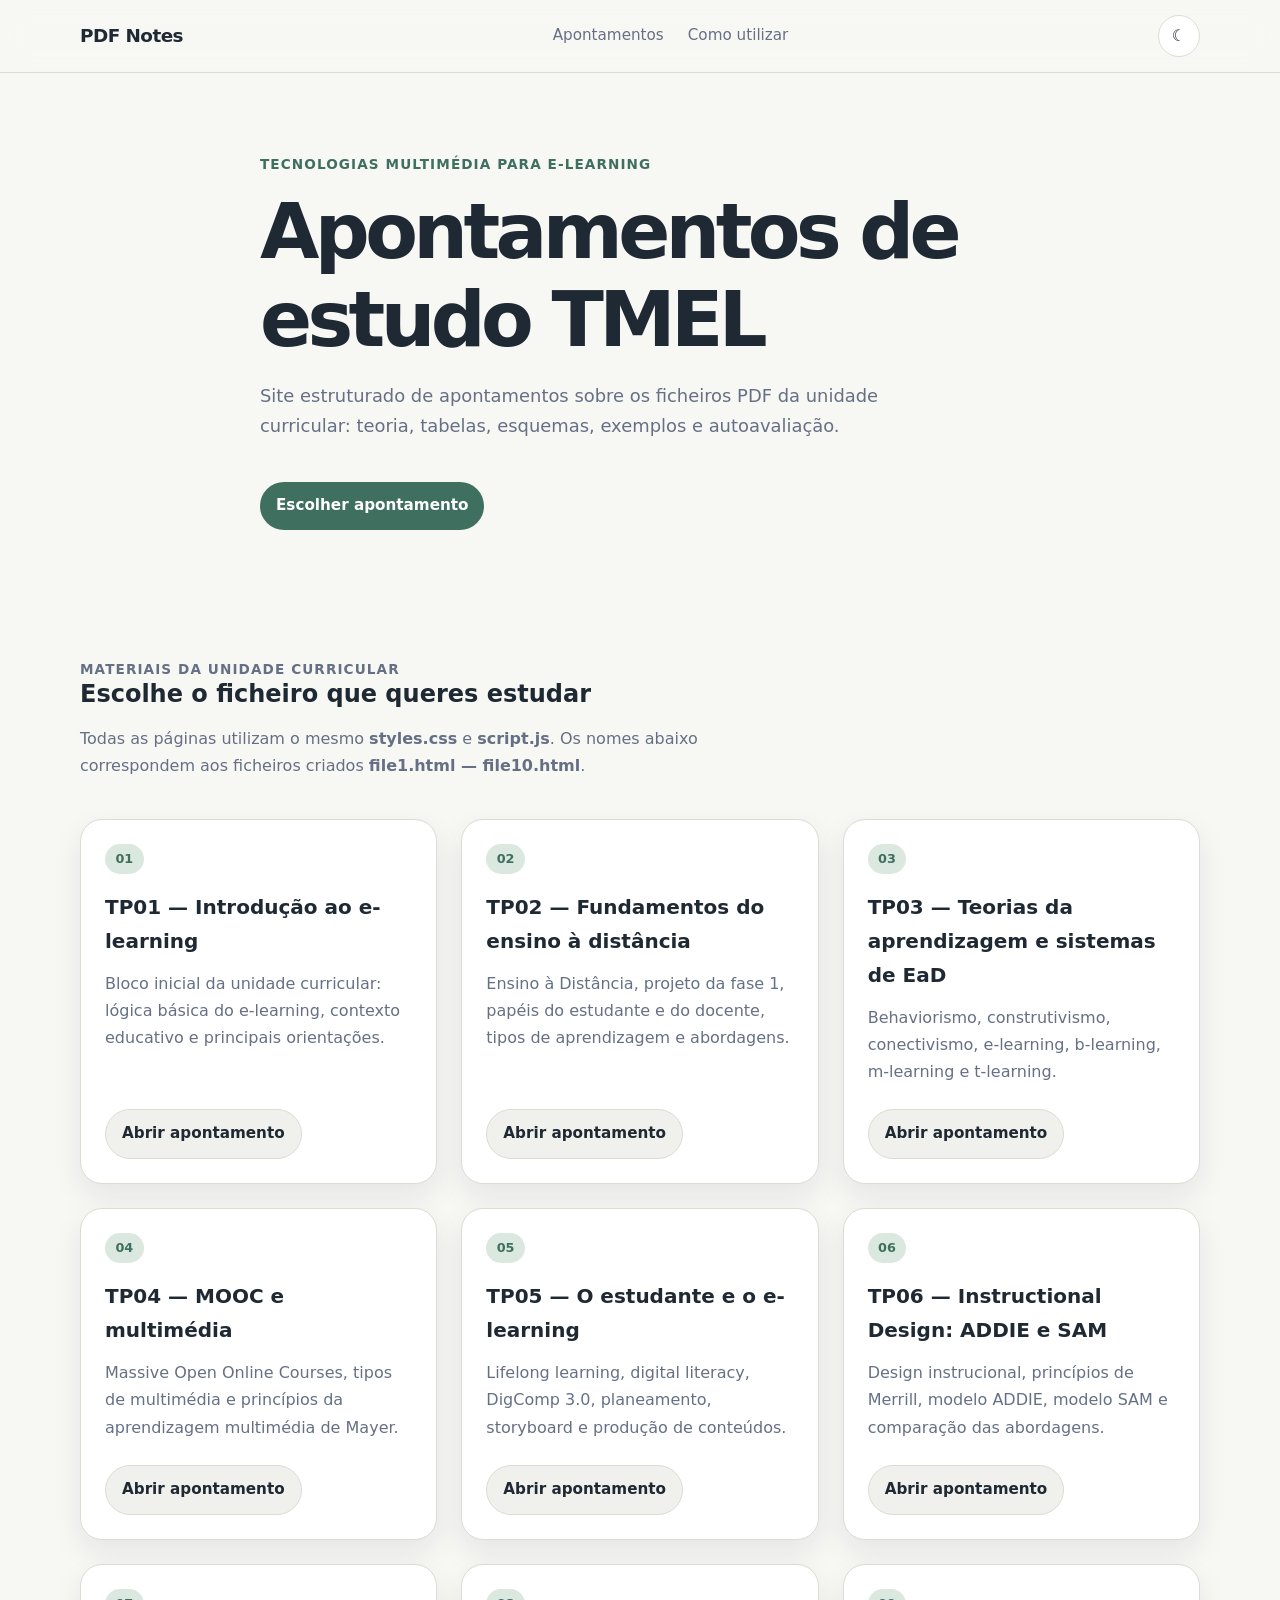
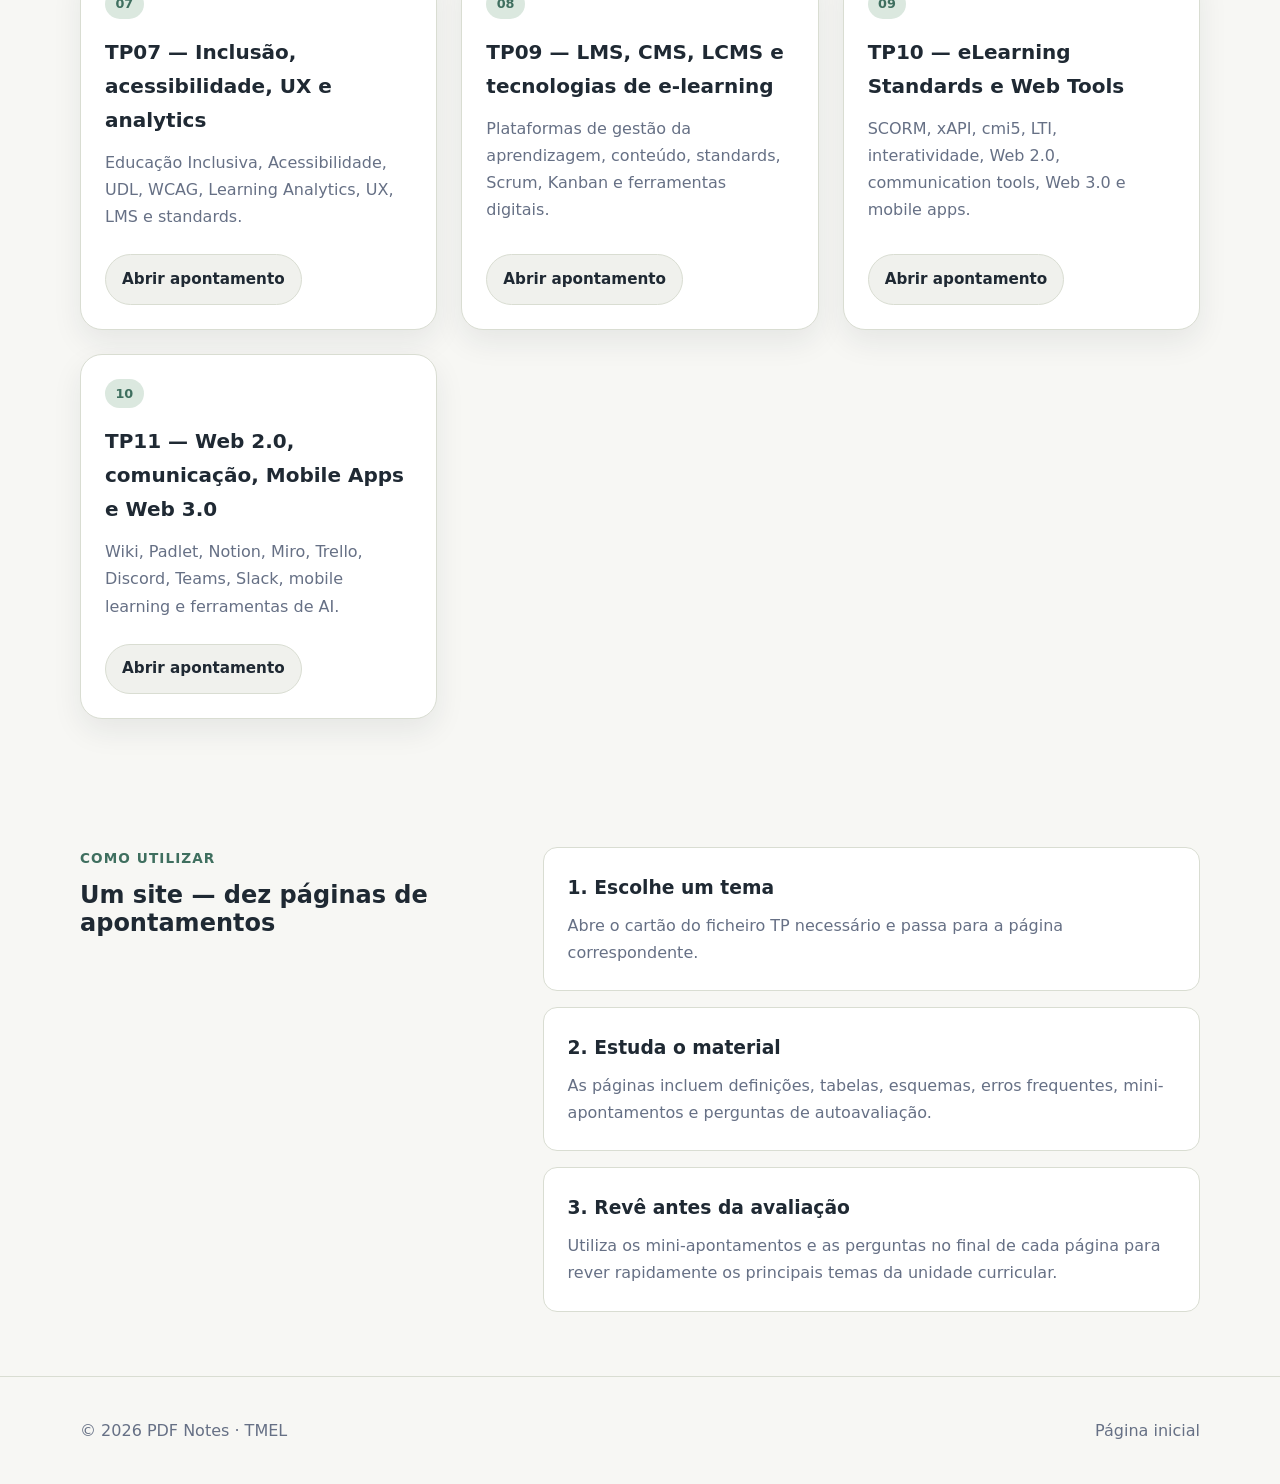
==== index.html @ 6d7a8661 "Add files via upload" ====
<!-- index.html -->
<!DOCTYPE html>
<html lang="pt-PT">
<head>
  <meta charset="UTF-8" />
  <meta name="viewport" content="width=device-width, initial-scale=1.0" />
  <title>TMEL — Apontamentos de estudo</title>
  <link rel="stylesheet" href="styles.css" />
  <script src="script.js" defer></script>
</head>

<body>
  <header class="site-header">
    <div class="container header-content">
      <a href="index.html" class="logo">PDF Notes</a>

      <nav class="main-nav" aria-label="Navegação principal">
        <a href="#files">Apontamentos</a>
        <a href="#about">Como utilizar</a>
      </nav>

      <button class="theme-toggle" type="button" aria-label="Alternar tema">
        <span class="theme-toggle__icon">☾</span>
      </button>
    </div>
  </header>

  <main>
    <section class="hero section reveal">
      <div class="container hero-content">
        <p class="eyebrow">Tecnologias Multimédia para E-Learning</p>
        <h1>Apontamentos de estudo TMEL</h1>
        <p class="hero-text">
          Site estruturado de apontamentos sobre os ficheiros PDF da unidade curricular: teoria, tabelas,
          esquemas, exemplos e autoavaliação.
        </p>
        <a href="#files" class="button button-primary">Escolher apontamento</a>
      </div>
    </section>

    <section id="files" class="section files reveal">
      <div class="container">
        <div class="section-header">
          <p class="eyebrow">Materiais da unidade curricular</p>
          <h2>Escolhe o ficheiro que queres estudar</h2>
          <p>
            Todas as páginas utilizam o mesmo <strong>styles.css</strong> e <strong>script.js</strong>.
            Os nomes abaixo correspondem aos ficheiros criados <strong>file1.html — file10.html</strong>.
          </p>
        </div>

        <div class="cards-grid">
          <article class="file-card">
            <span class="file-card__number">01</span>
            <h3>TP01 — Introdução ao e-learning</h3>
            <p>Bloco inicial da unidade curricular: lógica básica do e-learning, contexto educativo e principais orientações.</p>
            <a href="file1.html" class="button button-secondary">Abrir apontamento</a>
          </article>

          <article class="file-card">
            <span class="file-card__number">02</span>
            <h3>TP02 — Fundamentos do ensino à distância</h3>
            <p>Ensino à Distância, projeto da fase 1, papéis do estudante e do docente, tipos de aprendizagem e abordagens.</p>
            <a href="file2.html" class="button button-secondary">Abrir apontamento</a>
          </article>

          <article class="file-card">
            <span class="file-card__number">03</span>
            <h3>TP03 — Teorias da aprendizagem e sistemas de EaD</h3>
            <p>Behaviorismo, construtivismo, conectivismo, e-learning, b-learning, m-learning e t-learning.</p>
            <a href="file3.html" class="button button-secondary">Abrir apontamento</a>
          </article>

          <article class="file-card">
            <span class="file-card__number">04</span>
            <h3>TP04 — MOOC e multimédia</h3>
            <p>Massive Open Online Courses, tipos de multimédia e princípios da aprendizagem multimédia de Mayer.</p>
            <a href="file4.html" class="button button-secondary">Abrir apontamento</a>
          </article>

          <article class="file-card">
            <span class="file-card__number">05</span>
            <h3>TP05 — O estudante e o e-learning</h3>
            <p>Lifelong learning, digital literacy, DigComp 3.0, planeamento, storyboard e produção de conteúdos.</p>
            <a href="file5.html" class="button button-secondary">Abrir apontamento</a>
          </article>

          <article class="file-card">
            <span class="file-card__number">06</span>
            <h3>TP06 — Instructional Design: ADDIE e SAM</h3>
            <p>Design instrucional, princípios de Merrill, modelo ADDIE, modelo SAM e comparação das abordagens.</p>
            <a href="file6.html" class="button button-secondary">Abrir apontamento</a>
          </article>

          <article class="file-card">
            <span class="file-card__number">07</span>
            <h3>TP07 — Inclusão, acessibilidade, UX e analytics</h3>
            <p>Educação Inclusiva, Acessibilidade, UDL, WCAG, Learning Analytics, UX, LMS e standards.</p>
            <a href="file7.html" class="button button-secondary">Abrir apontamento</a>
          </article>

          <article class="file-card">
            <span class="file-card__number">08</span>
            <h3>TP09 — LMS, CMS, LCMS e tecnologias de e-learning</h3>
            <p>Plataformas de gestão da aprendizagem, conteúdo, standards, Scrum, Kanban e ferramentas digitais.</p>
            <a href="file8.html" class="button button-secondary">Abrir apontamento</a>
          </article>

          <article class="file-card">
            <span class="file-card__number">09</span>
            <h3>TP10 — eLearning Standards e Web Tools</h3>
            <p>SCORM, xAPI, cmi5, LTI, interatividade, Web 2.0, communication tools, Web 3.0 e mobile apps.</p>
            <a href="file9.html" class="button button-secondary">Abrir apontamento</a>
          </article>

          <article class="file-card">
            <span class="file-card__number">10</span>
            <h3>TP11 — Web 2.0, comunicação, Mobile Apps e Web 3.0</h3>
            <p>Wiki, Padlet, Notion, Miro, Trello, Discord, Teams, Slack, mobile learning e ferramentas de AI.</p>
            <a href="file10.html" class="button button-secondary">Abrir apontamento</a>
          </article>
        </div>
      </div>
    </section>

    <section id="about" class="section about reveal">
      <div class="container about-content">
        <div>
          <p class="eyebrow">Como utilizar</p>
          <h2>Um site — dez páginas de apontamentos</h2>
        </div>
      
        <div class="about-list">
          <div class="about-item">
            <h3>1. Escolhe um tema</h3>
            <p>Abre o cartão do ficheiro TP necessário e passa para a página correspondente.</p>
          </div>
        
          <div class="about-item">
            <h3>2. Estuda o material</h3>
            <p>As páginas incluem definições, tabelas, esquemas, erros frequentes, mini-apontamentos e perguntas de autoavaliação.</p>
          </div>
        
          <div class="about-item">
            <h3>3. Revê antes da avaliação</h3>
            <p>Utiliza os mini-apontamentos e as perguntas no final de cada página para rever rapidamente os principais temas da unidade curricular.</p>
          </div>
        </div>
      </div>
    </section>
  </main>

  <footer class="site-footer">
    <div class="container footer-content">
      <p>© 2026 PDF Notes · TMEL</p>
      <a href="index.html">Página inicial</a>
    </div>
  </footer>
</body>
</html>
---- styles.css ----
/* styles.css */

/* ================================
   1. Базовые переменные
================================ */

:root {
  --color-bg: #f7f7f4;
  --color-surface: #ffffff;
  --color-surface-soft: #f0f1ed;
  --color-text: #1f2933;
  --color-muted: #667085;
  --color-border: #d9ddd2;
  --color-primary: #3f6f5f;
  --color-primary-hover: #345d50;
  --color-accent: #dbe8df;

  --font-main: system-ui, -apple-system, BlinkMacSystemFont, "Segoe UI", sans-serif;

  --container-width: 1120px;
  --radius-md: 14px;
  --radius-lg: 22px;

  --shadow-soft: 0 12px 30px rgba(31, 41, 51, 0.08);

  --space-xs: 0.5rem;
  --space-sm: 0.75rem;
  --space-md: 1rem;
  --space-lg: 1.5rem;
  --space-xl: 2.5rem;
  --space-2xl: 4rem;
}

[data-theme="dark"] {
  --color-bg: #111513;
  --color-surface: #181d1a;
  --color-surface-soft: #202722;
  --color-text: #eef2ee;
  --color-muted: #a6b0aa;
  --color-border: #303a34;
  --color-primary: #8bbca9;
  --color-primary-hover: #a4d2c0;
  --color-accent: #26372f;

  --shadow-soft: 0 12px 30px rgba(0, 0, 0, 0.28);
}

/* ================================
   2. Reset и общая база
================================ */

* {
  box-sizing: border-box;
}

html {
  scroll-behavior: smooth;
}

body {
  margin: 0;
  font-family: var(--font-main);
  background: var(--color-bg);
  color: var(--color-text);
  line-height: 1.7;
  font-size: 16px;
}

a {
  color: inherit;
  text-decoration: none;
}

img {
  max-width: 100%;
  display: block;
}

button {
  font: inherit;
}

.container {
  width: min(100% - 2rem, var(--container-width));
  margin-inline: auto;
}

.section {
  padding: var(--space-2xl) 0;
}

.section-header {
  max-width: 720px;
  margin-bottom: var(--space-xl);
}

.section-header h2,
.hero h1,
.about h2 {
  margin: 0 0 var(--space-md);
  line-height: 1.15;
}

.section-header p,
.hero-text,
.about-item p {
  color: var(--color-muted);
  margin: 0;
}

.eyebrow {
  margin: 0 0 var(--space-sm);
  color: var(--color-primary);
  font-weight: 700;
  font-size: 0.85rem;
  letter-spacing: 0.08em;
  text-transform: uppercase;
}

/* ================================
   3. Header
================================ */

.site-header {
  position: sticky;
  top: 0;
  z-index: 50;
  background: color-mix(in srgb, var(--color-bg) 88%, transparent);
  backdrop-filter: blur(14px);
  border-bottom: 1px solid var(--color-border);
}

.header-content {
  min-height: 72px;
  display: flex;
  align-items: center;
  justify-content: space-between;
  gap: var(--space-lg);
}

.logo {
  font-weight: 800;
  font-size: 1.15rem;
  letter-spacing: -0.03em;
}

.main-nav {
  display: flex;
  align-items: center;
  gap: var(--space-lg);
  color: var(--color-muted);
  font-size: 0.95rem;
}

.main-nav a:hover {
  color: var(--color-text);
}

.theme-toggle {
  width: 42px;
  height: 42px;
  border: 1px solid var(--color-border);
  border-radius: 999px;
  background: var(--color-surface);
  color: var(--color-text);
  cursor: pointer;
  transition: transform 0.2s ease, border-color 0.2s ease;
}

.theme-toggle:hover {
  transform: translateY(-1px);
  border-color: var(--color-primary);
}

/* ================================
   4. Hero
================================ */

.hero {
  padding-top: 5rem;
}

.hero-content {
  max-width: 760px;
}

.hero h1 {
  font-size: clamp(2.3rem, 6vw, 4.8rem);
  letter-spacing: -0.06em;
}

.hero-text {
  max-width: 640px;
  font-size: 1.12rem;
  margin-bottom: var(--space-xl);
}

/* ================================
   5. Buttons
================================ */

.button {
  display: inline-flex;
  align-items: center;
  justify-content: center;
  min-height: 44px;
  padding: 0.7rem 1rem;
  border-radius: 999px;
  font-weight: 700;
  font-size: 0.95rem;
  transition: transform 0.2s ease, background 0.2s ease, border-color 0.2s ease;
}

.button:hover {
  transform: translateY(-1px);
}

.button-primary {
  background: var(--color-primary);
  color: #ffffff;
}

.button-primary:hover {
  background: var(--color-primary-hover);
}

.button-secondary {
  border: 1px solid var(--color-border);
  background: var(--color-surface-soft);
  color: var(--color-text);
}

.button-secondary:hover {
  border-color: var(--color-primary);
}

/* ================================
   6. Карточки файлов
================================ */

.cards-grid {
  display: grid;
  grid-template-columns: repeat(3, 1fr);
  gap: var(--space-lg);
}

.file-card {
  min-height: 245px;
  padding: var(--space-lg);
  background: var(--color-surface);
  border: 1px solid var(--color-border);
  border-radius: var(--radius-lg);
  box-shadow: var(--shadow-soft);
  display: flex;
  flex-direction: column;
  align-items: flex-start;
}

.file-card__number {
  display: inline-flex;
  margin-bottom: var(--space-md);
  padding: 0.25rem 0.65rem;
  border-radius: 999px;
  background: var(--color-accent);
  color: var(--color-primary);
  font-weight: 800;
  font-size: 0.8rem;
}

.file-card h3 {
  margin: 0 0 var(--space-sm);
  font-size: 1.25rem;
}

.file-card p {
  margin: 0 0 var(--space-lg);
  color: var(--color-muted);
}

.file-card .button {
  margin-top: auto;
}

/* ================================
   7. About
================================ */

.about-content {
  display: grid;
  grid-template-columns: 0.9fr 1.4fr;
  gap: var(--space-xl);
  align-items: start;
}

.about-list {
  display: grid;
  gap: var(--space-md);
}

.about-item {
  padding: var(--space-lg);
  background: var(--color-surface);
  border: 1px solid var(--color-border);
  border-radius: var(--radius-md);
}

.about-item h3 {
  margin: 0 0 var(--space-xs);
}

/* ================================
   8. Footer
================================ */

.site-footer {
  padding: var(--space-xl) 0;
  border-top: 1px solid var(--color-border);
  color: var(--color-muted);
}

.footer-content {
  display: flex;
  justify-content: space-between;
  gap: var(--space-md);
  flex-wrap: wrap;
}

.footer-content p {
  margin: 0;
}

.footer-content a:hover {
  color: var(--color-text);
}

/* ================================
   9. Анимация появления
================================ */

.reveal {
  opacity: 0;
  transform: translateY(18px);
  transition: opacity 0.7s ease, transform 0.7s ease;
}

.reveal.is-visible {
  opacity: 1;
  transform: translateY(0);
}

/* ================================
   10. Стили для будущих страниц-конспектов
================================ */

.note-layout {
  max-width: 820px;
  margin-inline: auto;
}

.note-content {
  background: var(--color-surface);
  border: 1px solid var(--color-border);
  border-radius: var(--radius-lg);
  padding: var(--space-xl);
  box-shadow: var(--shadow-soft);
}

.note-content h1,
.note-content h2,
.note-content h3 {
  line-height: 1.25;
}

.note-content p,
.note-content li {
  color: var(--color-muted);
}

.note-content blockquote {
  margin: var(--space-lg) 0;
  padding: var(--space-md) var(--space-lg);
  border-left: 4px solid var(--color-primary);
  background: var(--color-surface-soft);
  border-radius: var(--radius-md);
}

/* ================================
   11. Адаптивность
================================ */

@media (max-width: 900px) {
  .cards-grid {
    grid-template-columns: repeat(2, 1fr);
  }

  .about-content {
    grid-template-columns: 1fr;
  }
}

@media (max-width: 640px) {
  .header-content {
    min-height: auto;
    padding: var(--space-md) 0;
    align-items: flex-start;
  }

  .main-nav {
    display: none;
  }

  .hero {
    padding-top: var(--space-2xl);
  }

  .section {
    padding: var(--space-xl) 0;
  }

  .cards-grid {
    grid-template-columns: 1fr;
  }

  .file-card {
    min-height: auto;
  }

  .note-content {
    padding: var(--space-lg);
  }
}

/* Добавь в конец styles.css */

.note-hero {
  padding-top: 5rem;
}

.note-meta-grid {
  display: grid;
  grid-template-columns: repeat(3, 1fr);
  gap: var(--space-md);
  margin-top: var(--space-xl);
}

.note-meta-card,
.info-card,
.topic-card {
  background: var(--color-surface);
  border: 1px solid var(--color-border);
  border-radius: var(--radius-md);
  padding: var(--space-lg);
}

.note-meta-card span {
  display: block;
  color: var(--color-muted);
  font-size: 0.85rem;
  margin-bottom: 0.25rem;
}

.note-meta-card strong {
  display: block;
  line-height: 1.35;
}

.callout {
  margin: var(--space-lg) 0;
  padding: var(--space-lg);
  background: var(--color-surface-soft);
  border-left: 4px solid var(--color-primary);
  border-radius: var(--radius-md);
}

.compact-list {
  display: grid;
  gap: var(--space-sm);
  margin: var(--space-lg) 0;
}

.compact-list p {
  margin: 0;
  padding: var(--space-md);
  background: var(--color-surface-soft);
  border-radius: var(--radius-md);
}

.topic-grid,
.two-column {
  display: grid;
  grid-template-columns: repeat(2, 1fr);
  gap: var(--space-lg);
  margin: var(--space-lg) 0;
}

.topic-grid {
  grid-template-columns: repeat(3, 1fr);
}

.timeline {
  display: grid;
  gap: var(--space-md);
  margin: var(--space-lg) 0;
}

.timeline-item {
  display: grid;
  grid-template-columns: 130px 1fr;
  gap: var(--space-md);
  padding: var(--space-md);
  background: var(--color-surface-soft);
  border-radius: var(--radius-md);
}

.timeline-item span {
  font-weight: 800;
  color: var(--color-primary);
}

.timeline-item p {
  margin: 0;
}

@media (max-width: 900px) {
  .note-meta-grid,
  .topic-grid,
  .two-column {
    grid-template-columns: 1fr;
  }

  .timeline-item {
    grid-template-columns: 1fr;
  }
}

/* Добавь в конец styles.css, если этих стилей еще нет */

.responsive-table {
  width: 100%;
  overflow-x: auto;
  margin: var(--space-lg) 0;
}

.study-table {
  width: 100%;
  border-collapse: collapse;
  background: var(--color-surface);
  border: 1px solid var(--color-border);
  border-radius: var(--radius-md);
  overflow: hidden;
}

.study-table th,
.study-table td {
  padding: 0.9rem 1rem;
  border-bottom: 1px solid var(--color-border);
  text-align: left;
  vertical-align: top;
}

.study-table th {
  background: var(--color-surface-soft);
  color: var(--color-text);
  font-weight: 800;
}

.study-table td {
  color: var(--color-muted);
}

.study-table tr:last-child td {
  border-bottom: none;
}

/* styles.css */
/* Добавь в конец файла, если этих блоков еще нет */

.responsive-table {
  width: 100%;
  overflow-x: auto;
  margin: var(--space-lg) 0;
}

.study-table {
  width: 100%;
  border-collapse: collapse;
  background: var(--color-surface);
  border: 1px solid var(--color-border);
  border-radius: var(--radius-md);
  overflow: hidden;
}

.study-table th,
.study-table td {
  padding: 0.9rem 1rem;
  border-bottom: 1px solid var(--color-border);
  text-align: left;
  vertical-align: top;
}

.study-table th {
  background: var(--color-surface-soft);
  color: var(--color-text);
  font-weight: 800;
}

.study-table td {
  color: var(--color-muted);
}

.study-table tr:last-child td {
  border-bottom: none;
}
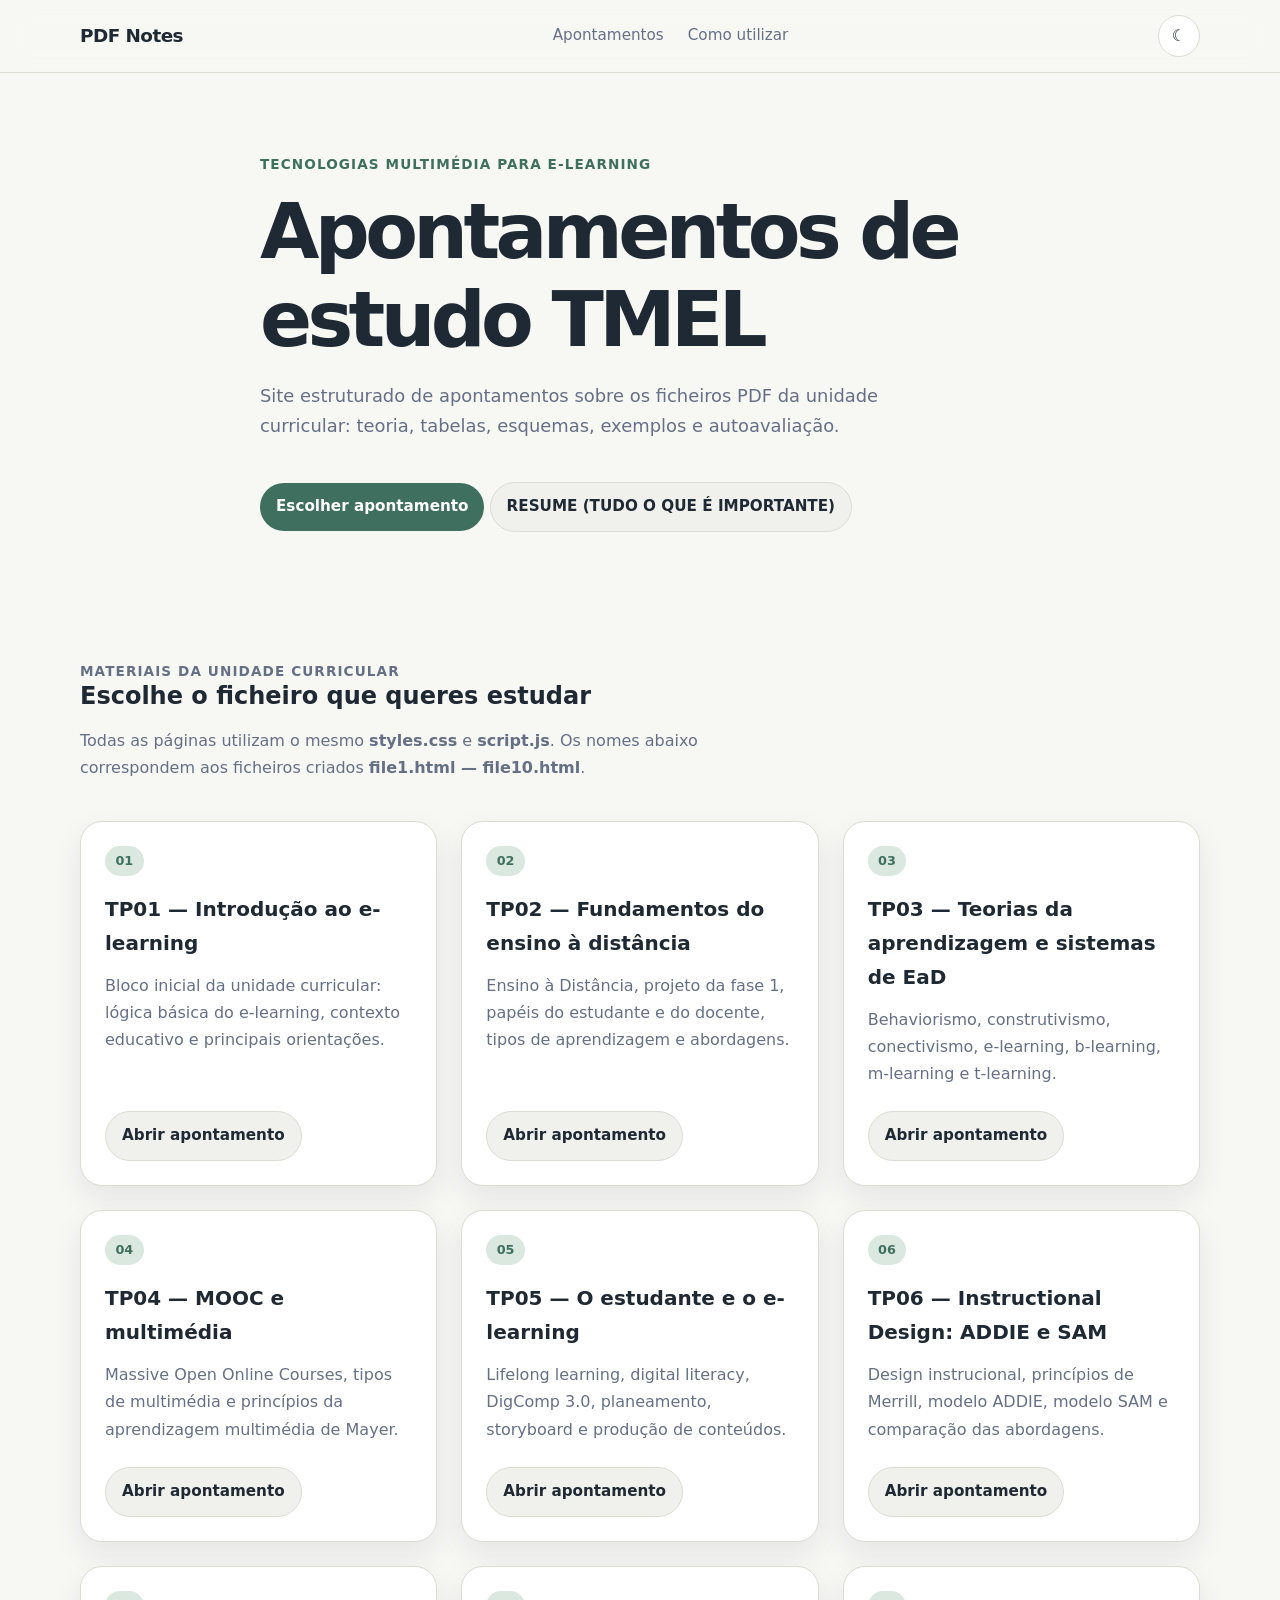
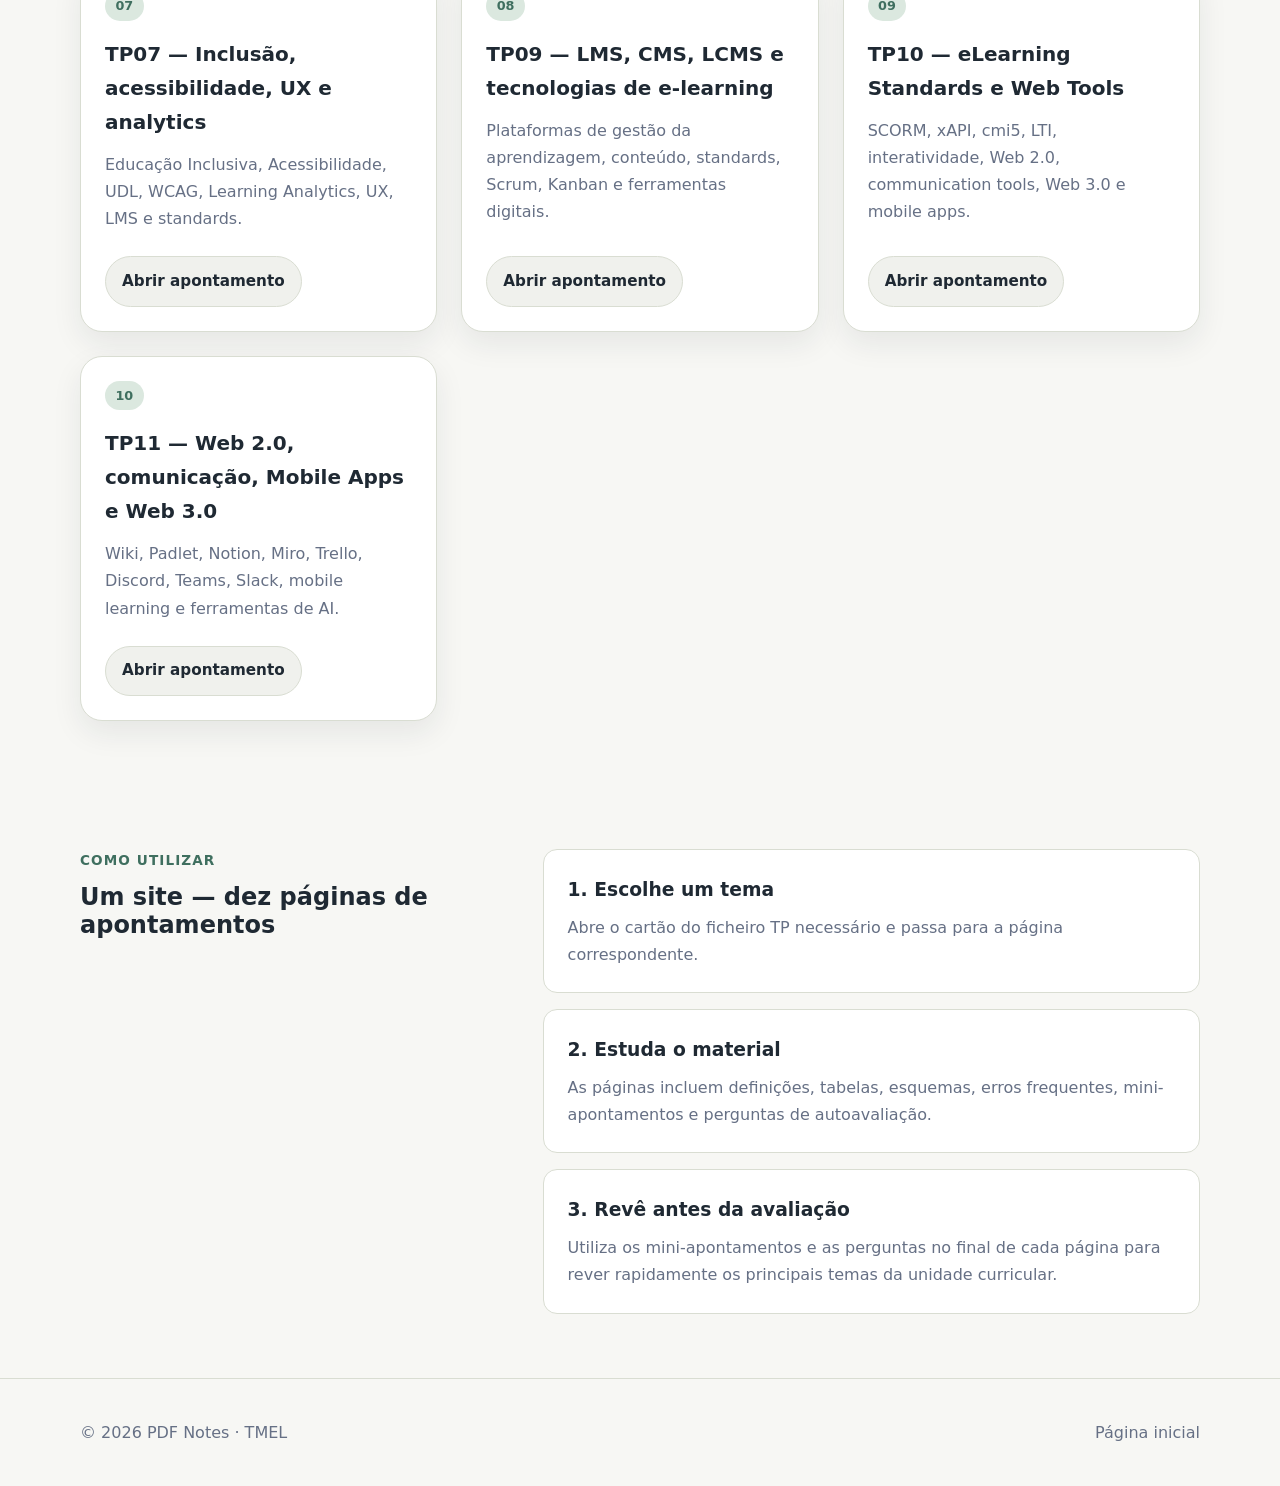
==== commit 3a0fdddf: "Update index.html" ====
--- a/index.html
+++ b/index.html
@@ -35,6 +35,7 @@
           esquemas, exemplos e autoavaliação.
         </p>
         <a href="#files" class="button button-primary">Escolher apontamento</a>
+        <a href="resume.html" class="button button-secondary">RESUME (TUDO O QUE É IMPORTANTE)</a>
       </div>
     </section>
 
@@ -157,4 +158,4 @@
     </div>
   </footer>
 </body>
-</html>+</html>
